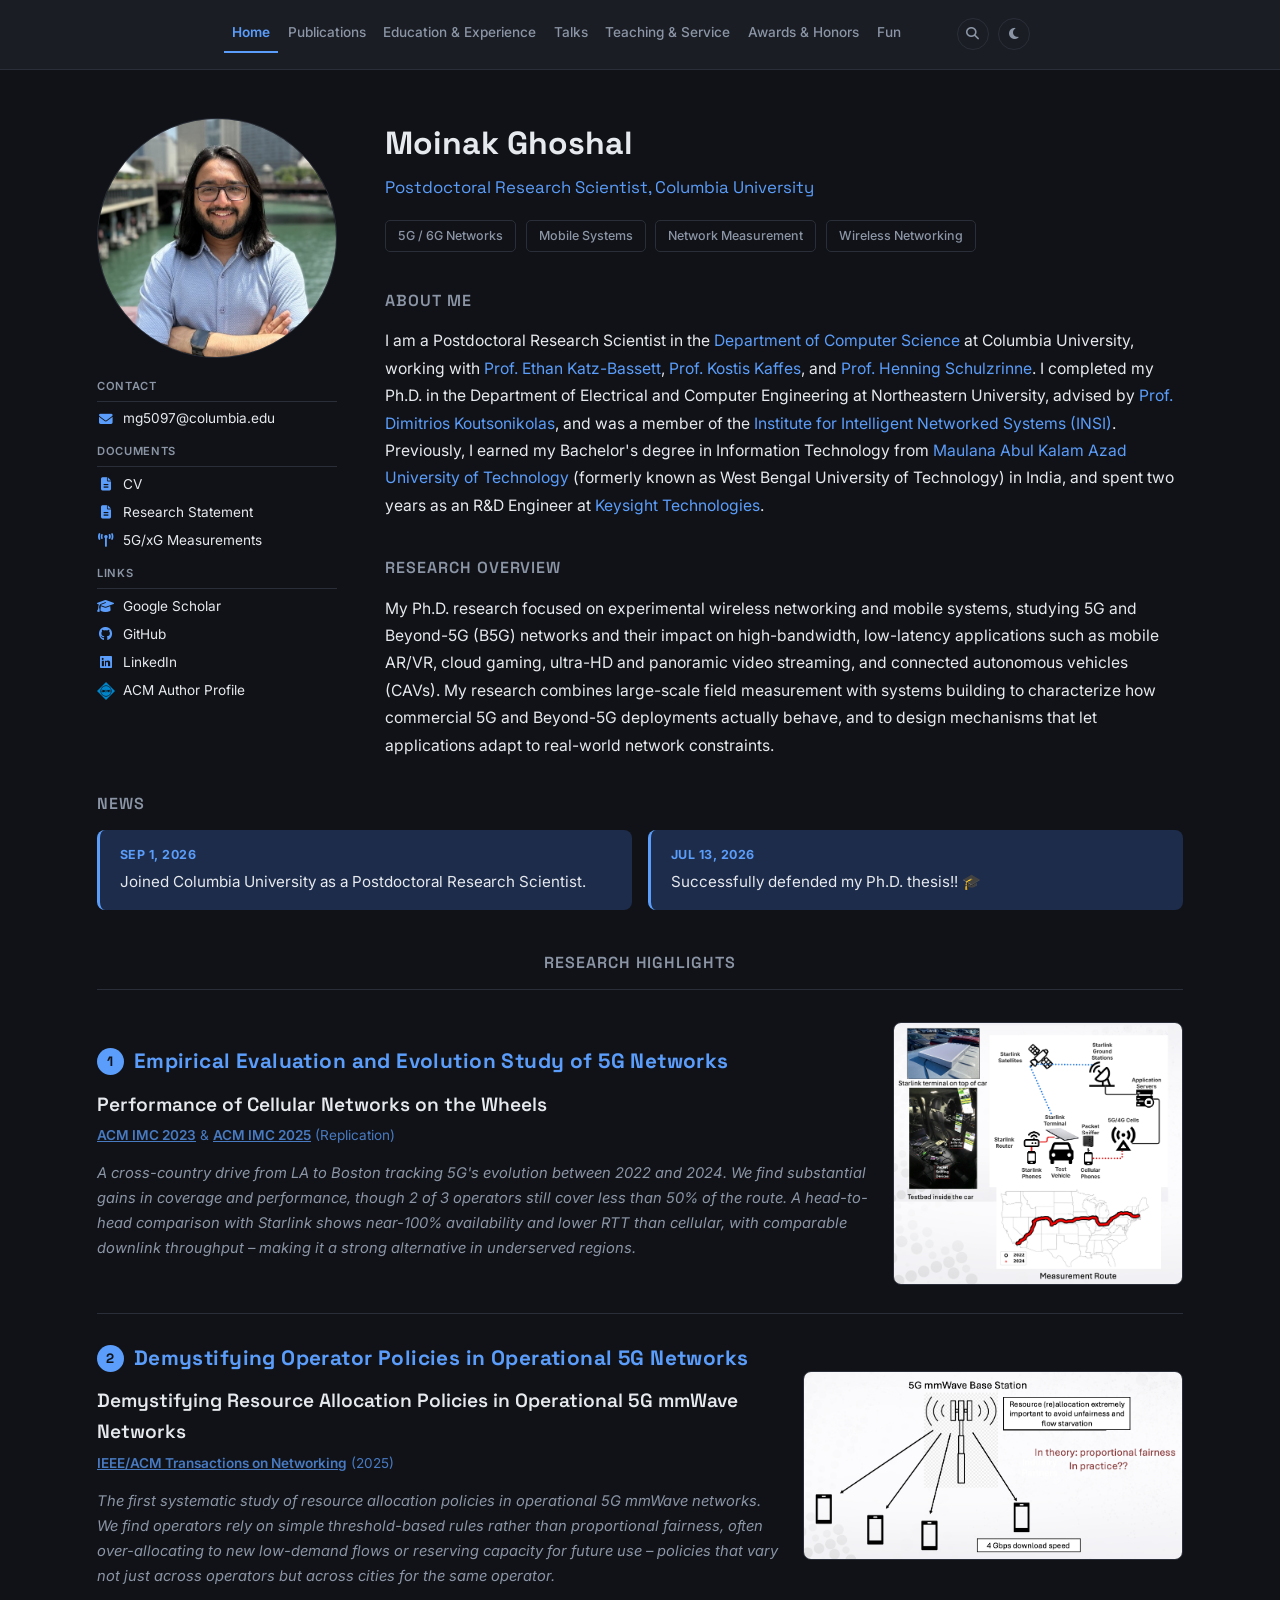
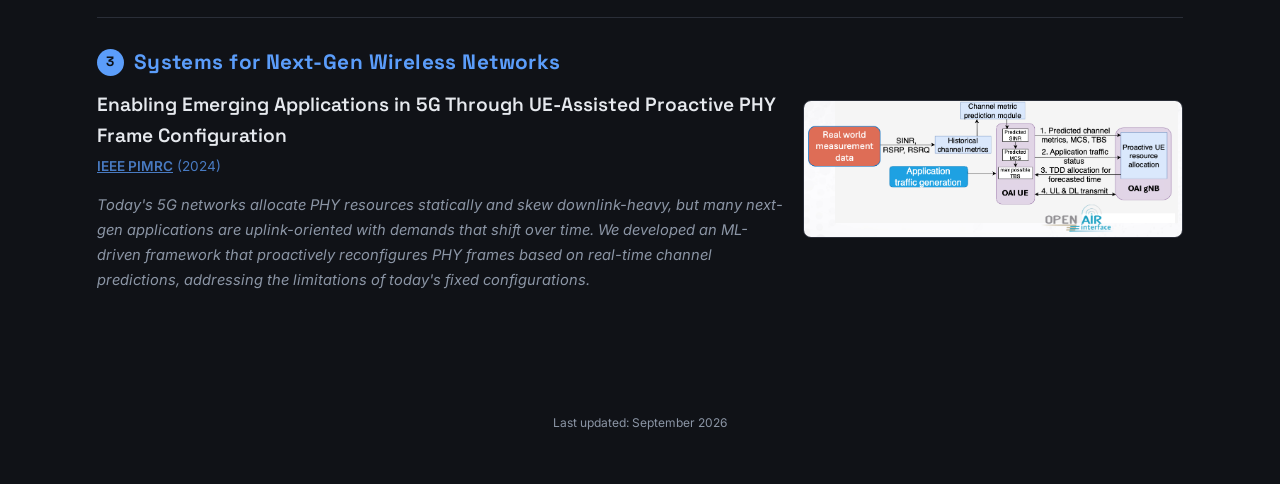
==== index.html @ fafc1df0 "Initial website" ====
<!DOCTYPE html>
<html lang="en">
<head>
	<meta charset="utf-8" />
	<script>(function(){try{if(localStorage.getItem('theme')==='light')document.documentElement.classList.add('light-theme');}catch(e){}})();</script>
	<meta name="viewport" content="width=device-width, initial-scale=1" />
	<title>Moinak Ghoshal | Home</title>
	<meta name="description" content="Moinak Ghoshal is a Postdoctoral Research Scientist at Columbia University, studying 5G/6G networks, mobile systems, and wireless network measurement." />
	<link rel="canonical" href="https://moinakgh.github.io/" />
	<meta property="og:type" content="profile" />
	<meta property="og:title" content="Moinak Ghoshal" />
	<meta property="og:description" content="Postdoctoral Research Scientist at Columbia University, studying 5G/6G networks, mobile systems, and wireless network measurement." />
	<meta property="og:url" content="https://moinakgh.github.io/" />
	<meta property="og:image" content="https://moinakgh.github.io/images/profile-avatar.jpg" />
	<meta name="twitter:card" content="summary" />
	<meta name="twitter:title" content="Moinak Ghoshal" />
	<meta name="twitter:description" content="Postdoctoral Research Scientist at Columbia University, studying 5G/6G networks, mobile systems, and wireless network measurement." />
	<meta name="twitter:image" content="https://moinakgh.github.io/images/profile-avatar.jpg" />
	<script type="application/ld+json">
	{
		"@context": "https://schema.org",
		"@type": "Person",
		"name": "Moinak Ghoshal",
		"url": "https://moinakgh.github.io/",
		"image": "https://moinakgh.github.io/images/profile-avatar.jpg",
		"jobTitle": "Postdoctoral Research Scientist",
		"worksFor": {
			"@type": "CollegeOrUniversity",
			"name": "Columbia University",
			"url": "https://www.columbia.edu/",
			"department": {
				"@type": "Organization",
				"name": "Department of Computer Science",
				"url": "https://www.cs.columbia.edu/"
			}
		},
		"colleague": [
			{ "@type": "Person", "name": "Ethan Katz-Bassett", "url": "https://www.columbia.edu/~ebk2141/" },
			{ "@type": "Person", "name": "Kostis Kaffes", "url": "https://www.cs.columbia.edu/~kkaffes/" },
			{ "@type": "Person", "name": "Henning Schulzrinne", "url": "https://www.engineering.columbia.edu/faculty-staff/directory/henning-g-schulzrinne" }
		],
		"alumniOf": [
			{ "@type": "CollegeOrUniversity", "name": "Northeastern University" },
			{ "@type": "CollegeOrUniversity", "name": "Maulana Abul Kalam Azad University of Technology" }
		],
		"email": "mailto:mg5097@columbia.edu",
		"sameAs": [
			"https://scholar.google.com/citations?user=Oq0JVKoAAAAJ&hl=en",
			"https://github.com/moinakgh",
			"https://www.linkedin.com/in/moinak-ghoshal-27496012b/",
			"https://dl.acm.org/profile/99659638217"
		]
	}
	</script>
	<link rel="preconnect" href="https://fonts.googleapis.com">
	<link rel="preconnect" href="https://fonts.gstatic.com" crossorigin>
	<link href="https://fonts.googleapis.com/css2?family=Inter:wght@400;500;600;700&display=swap" rel="stylesheet">
	<link rel="stylesheet" href="https://cdnjs.cloudflare.com/ajax/libs/font-awesome/6.5.2/css/all.min.css">
	<link rel="stylesheet" href="assets/css/main.css" />
	<link rel="icon" type="image/png" href="images/favicon.png" />
</head>
<body data-page="home">
<script src="assets/js/sidebar.js"></script>

<div class="content">
	<div class="container">

		<div class="home-hero">
			<div class="home-photo-col">
				<img class="home-avatar" src="images/profile-avatar.jpg" alt="Moinak Ghoshal">

				<div class="home-contact">
					<span class="contact-section-label">Contact</span>
					<a href="mailto:mg5097@columbia.edu" class="contact-link">
						<i class="fas fa-envelope"></i>
						<span>mg5097@columbia.edu</span>
					</a>

					<span class="contact-section-label">Documents</span>
					<a target="_blank" rel="noopener" href="docs/moinakghoshal_cv.pdf" class="contact-link">
						<i class="fas fa-file-alt"></i>
						<span>CV</span>
					</a>
					<a target="_blank" rel="noopener" href="docs/research_statement.pdf" class="contact-link">
						<i class="fas fa-file-alt"></i>
						<span>Research Statement</span>
					</a>
					<a href="5g-xg-measurements.html" class="contact-link">
						<i class="fas fa-broadcast-tower"></i>
						<span>5G/xG Measurements</span>
					</a>

					<span class="contact-section-label">Links</span>
					<a target="_blank" rel="noopener" href="https://scholar.google.com/citations?user=Oq0JVKoAAAAJ&amp;hl=en" class="contact-link">
						<i class="fas fa-graduation-cap"></i>
						<span>Google Scholar</span>
					</a>
					<a target="_blank" rel="noopener" href="https://github.com/moinakgh" class="contact-link">
						<i class="fab fa-github"></i>
						<span>GitHub</span>
					</a>
					<a target="_blank" rel="noopener" href="https://www.linkedin.com/in/moinak-ghoshal-27496012b/" class="contact-link">
						<i class="fab fa-linkedin"></i>
						<span>LinkedIn</span>
					</a>
					<a target="_blank" rel="noopener" href="https://dl.acm.org/profile/99659638217" class="contact-link">
						<img src="images/acm-512px.png" alt="" class="contact-link-icon">
						<span>ACM Author Profile</span>
					</a>
				</div>
			</div>

			<div class="home-main">
				<h1>Moinak Ghoshal</h1>
				<p class="page-tagline">Postdoctoral Research Scientist, Columbia University</p>

				<div class="research-tags">
					<span class="rtag">5G / 6G Networks</span>
					<span class="rtag">Mobile Systems</span>
					<span class="rtag">Network Measurement</span>
					<span class="rtag">Wireless Networking</span>
				</div>

				<h3 class="profile-section-header">About Me</h3>
				<p class="research-bio">
					I am a Postdoctoral Research Scientist in the <a target="_blank" rel="noopener" href="https://www.cs.columbia.edu/">Department of Computer Science</a> at Columbia University, working with <a target="_blank" rel="noopener" href="https://www.columbia.edu/~ebk2141/">Prof. Ethan Katz-Bassett</a>, <a target="_blank" rel="noopener" href="https://www.cs.columbia.edu/~kkaffes/">Prof. Kostis Kaffes</a>, and <a target="_blank" rel="noopener" href="https://www.engineering.columbia.edu/faculty-staff/directory/henning-g-schulzrinne">Prof. Henning Schulzrinne</a>. I completed my Ph.D. in the Department of Electrical and Computer Engineering at Northeastern University, advised by <a target="_blank" rel="noopener" href="https://ece.northeastern.edu/fac-ece/dkoutsonikolas/">Prof. Dimitrios Koutsonikolas</a>, and was a member of the <a target="_blank" rel="noopener" href="https://insi.northeastern.edu/">Institute for Intelligent Networked Systems (INSI)</a>.
					Previously, I earned my Bachelor's degree in Information Technology from <a target="_blank" rel="noopener" href="https://www.makautexam.net/">Maulana Abul Kalam Azad University of Technology</a> (formerly known as West Bengal University of Technology) in India, and spent two years as an R&amp;D Engineer at <a target="_blank" rel="noopener" href="https://www.keysight.com/">Keysight Technologies</a>.
					<!-- Outside work, I hold an avid interest in listening to and playing music. Some of my works can be found on <a target="_blank" rel="noopener" href="https://www.youtube.com/@moinakjumpy">YouTube</a>/<a target="_blank" rel="noopener" href="https://soundcloud.com/moinak-slowhand">SoundCloud</a>. -->
				</p>

				<h3 class="profile-section-header">Research Overview</h3>
				<p class="research-bio">
					My Ph.D. research focused on experimental wireless networking and mobile systems, studying 5G and Beyond-5G (B5G) networks and their impact on high-bandwidth, low-latency applications such as mobile AR/VR, cloud gaming, ultra-HD and panoramic video streaming, and connected autonomous vehicles (CAVs). My research combines large-scale field measurement with systems building to characterize how commercial 5G and Beyond-5G deployments actually behave, and to design mechanisms that let applications adapt to real-world network constraints.
				</p>
			</div>
		</div>

		<div class="home-news">
			<h3 class="profile-section-header">News</h3>
			<div class="news-strip">
				<div class="news-item"><span class="news-date">Sep 1, 2026</span>Joined Columbia University as a Postdoctoral Research Scientist.</div>
				<div class="news-item"><span class="news-date">Jul 13, 2026</span>Successfully defended my Ph.D. thesis!! 🎓</div>
			</div>
		</div>

		<div class="home-highlights">
			<h3 class="profile-section-header highlights-title">Research Highlights</h3>
			<hr class="highlights-rule">
			<!-- <p class="research-bio highlights-intro">
				My research spans three major facets: empirically evaluating and tracking the evolution of 5G networks, demystifying the operator policies that shape their performance, and building systems for next-generation wireless networks. Below are a few projects highlighted under each facet.
			</p> -->

			<div class="highlight-card">
				<div class="hc-body">
					<p class="hc-theme"><span class="hc-step">1</span> Empirical Evaluation and Evolution Study of 5G Networks</p>
					<p class="hc-title">Performance of Cellular Networks on the Wheels</p>
					<p class="hc-venue"><a target="_blank" rel="noopener" href="papers/imc23.pdf"><strong>ACM IMC 2023</strong></a> &amp; <a target="_blank" rel="noopener" href="papers/imc_rep25.pdf"><strong>ACM IMC 2025</strong></a> (Replication)</p>
					<p class="hc-desc">
						A cross-country drive from LA to Boston tracking 5G's evolution between 2022 and 2024. We find substantial gains in coverage and performance, though 2 of 3 operators still cover less than 50% of the route. A head-to-head comparison with Starlink shows near-100% availability and lower RTT than cellular, with comparable downlink throughput &ndash; making it a strong alternative in underserved regions.
					</p>
				</div>
				<div class="hc-thumb">
					<img src="images/measurement_route_testbed_imc.png" alt="Measurement route and testbed setup">
				</div>
			</div>

			<div class="highlight-card">
				<div class="hc-body">
					<p class="hc-theme"><span class="hc-step">2</span> Demystifying Operator Policies in Operational 5G Networks</p>
					<p class="hc-title">Demystifying Resource Allocation Policies in Operational 5G mmWave Networks</p>
					<p class="hc-venue"><a target="_blank" rel="noopener" href="papers/ton_25.pdf"><strong>IEEE/ACM Transactions on Networking</strong></a> (2025)</p>
					<p class="hc-desc">
						The first systematic study of resource allocation policies in operational 5G mmWave networks. We find operators rely on simple threshold-based rules rather than proportional fairness, often over-allocating to new low-demand flows or reserving capacity for future use &ndash; policies that vary not just across operators but across cities for the same operator.
					</p>
				</div>
				<div class="hc-thumb hc-thumb--lg">
					<img src="images/resource_allocation_ton.png" alt="Resource allocation policy analysis">
				</div>
			</div>

			<div class="highlight-card">
				<div class="hc-body">
					<p class="hc-theme"><span class="hc-step">3</span> Systems for Next-Gen Wireless Networks</p>
					<p class="hc-title">Enabling Emerging Applications in 5G Through UE-Assisted Proactive PHY Frame Configuration</p>
					<p class="hc-venue"><a target="_blank" rel="noopener" href="papers/pimrc24.pdf"><strong>IEEE PIMRC</strong></a> (2024)</p>
					<p class="hc-desc">
						Today's 5G networks allocate PHY resources statically and skew downlink-heavy, but many next-gen applications are uplink-oriented with demands that shift over time. We developed an ML-driven framework that proactively reconfigures PHY frames based on real-time channel predictions, addressing the limitations of today's fixed configurations.
					</p>
				</div>
				<div class="hc-thumb hc-thumb--lg">
					<img src="images/pimrc_system.png" alt="Proactive PHY frame configuration system diagram">
				</div>
			</div>
		</div>

	</div>
</div>

<script src="assets/js/publications-data.js"></script>
<script src="assets/js/search-data.js"></script>
<script src="assets/js/search.js"></script>
</body>
</html>
---- assets/css/main.css ----
@import url('https://fonts.googleapis.com/css2?family=Space+Grotesk:wght@500;600;700&display=swap');

:root {
	--fg: #e6e9ee;
	--fg-muted: #8b95a5;
	--bg: #101217;
	--bg-alt: #1a1d24;
	--border: #2a2e38;
	--accent: #5b9dfa;
	--accent-bg: #1c2c4a;
	--accent-ink: #0d1117;
	--amber: #e8a33d;
}

html.light-theme {
	--fg: #1c1f26;
	--fg-muted: #5b6472;
	--bg: #ffffff;
	--bg-alt: #f5f6f8;
	--border: #c7cdd6;
	--accent: #2563eb;
	--accent-bg: #eaf0fe;
	--accent-ink: #ffffff;
	--amber: #a15f04;
}

* { box-sizing: border-box; }

body, .topbar, .card-list li, .placeholder-box, .rtag {
	transition: background-color 0.2s ease, color 0.2s ease, border-color 0.2s ease;
}

html {
	font-size: 16px;
}

html, body {
	margin: 0;
	min-height: 100%;
}

body {
	font-family: 'Inter', -apple-system, BlinkMacSystemFont, 'Segoe UI', sans-serif;
	color: var(--fg);
	background: var(--bg);
	line-height: 1.6;
}

h1, h2.page-title, h3.profile-section-header,
.ctitle, .category-label, .page-tagline, .home-main h1 {
	font-family: 'Space Grotesk', 'Inter', sans-serif;
}

/* Top bar (replaces the old left sidebar) */
.topbar {
	position: sticky;
	top: 0;
	z-index: 20;
	background: var(--bg-alt);
	border-bottom: 1px solid var(--border);
}

.topbar-inner {
	max-width: 1600px;
	margin: 0 auto;
	padding: 1rem 3rem 1rem 14rem;
	display: flex;
	align-items: center;
	gap: 3rem;
}

.top-nav {
	display: flex;
	flex-wrap: nowrap;
	gap: 0.1rem;
}

.top-nav a {
	padding: 0.4rem 0.5rem;
	border-bottom: 2px solid transparent;
	color: var(--fg-muted);
	text-decoration: none;
	font-size: 0.85rem;
	font-weight: 500;
	white-space: nowrap;
}

.top-nav a:hover {
	color: var(--fg);
}

.top-nav a.active {
	color: var(--accent);
	border-bottom-color: var(--accent);
	font-weight: 600;
}

.topbar-actions {
	flex-shrink: 0;
	display: flex;
	align-items: center;
	gap: 0.6rem;
}

.search-trigger {
	flex-shrink: 0;
	width: 2rem;
	height: 2rem;
	border-radius: 50%;
	border: 1px solid var(--border);
	background: none;
	display: flex;
	align-items: center;
	justify-content: center;
	color: var(--fg-muted);
	font-size: 0.8rem;
	cursor: pointer;
}

.search-trigger:hover {
	border-color: var(--accent);
	color: var(--accent);
}

.theme-toggle {
	flex-shrink: 0;
	width: 2rem;
	height: 2rem;
	border-radius: 50%;
	border: 1px solid var(--border);
	background: none;
	display: flex;
	align-items: center;
	justify-content: center;
	color: var(--fg-muted);
	font-size: 0.8rem;
	cursor: pointer;
}

.theme-toggle:hover {
	border-color: var(--accent);
	color: var(--accent);
}

/* Search modal */
.search-overlay {
	display: none;
	position: fixed;
	inset: 0;
	background: rgba(0, 0, 0, 0.5);
	align-items: flex-start;
	justify-content: center;
	padding-top: 10vh;
	z-index: 100;
}

.search-overlay.open {
	display: flex;
}

.search-modal {
	width: 90%;
	max-width: 640px;
	max-height: 70vh;
	display: flex;
	flex-direction: column;
	overflow: hidden;
	background: var(--bg-alt);
	border: 1px solid var(--border);
	border-radius: 10px;
	box-shadow: 0 10px 40px rgba(0, 0, 0, 0.4);
}

.search-input-row {
	display: flex;
	align-items: center;
	gap: 0.75rem;
	padding: 1rem 1.25rem;
	border-bottom: 1px solid var(--border);
	color: var(--fg-muted);
}

#search-input {
	flex: 1;
	border: none;
	background: none;
	outline: none;
	color: var(--fg);
	font-size: 1rem;
	font-family: inherit;
}

#search-close {
	background: none;
	border: none;
	color: var(--fg-muted);
	font-size: 1.4rem;
	line-height: 1;
	cursor: pointer;
}

#search-close:hover {
	color: var(--fg);
}

.search-results {
	list-style: none;
	margin: 0;
	padding: 0.5rem;
	overflow-y: auto;
}

.search-results a {
	display: block;
	padding: 0.6rem 0.75rem;
	border-radius: 6px;
	text-decoration: none;
	color: var(--fg);
}

.search-results a:hover {
	background: var(--accent-bg);
}

.search-result-section {
	font-size: 0.7rem;
	text-transform: uppercase;
	letter-spacing: 0.05em;
	color: var(--accent);
	font-weight: 600;
}

.search-result-title {
	font-weight: 600;
	font-size: 0.92rem;
	margin-top: 0.1rem;
}

.search-result-snippet {
	font-size: 0.82rem;
	color: var(--fg-muted);
	margin-top: 0.15rem;
}

.search-empty {
	padding: 1.5rem;
	text-align: center;
	color: var(--fg-muted);
	font-size: 0.9rem;
}

/* Reusable contact-column classes — used in the Home page hero, next to the photo */
.home-contact {
	display: flex;
	flex-direction: column;
	gap: 0.4rem;
	width: 100%;
}

.contact-section-label {
	display: block;
	font-size: 0.7rem;
	text-transform: uppercase;
	letter-spacing: 0.06em;
	color: var(--fg-muted);
	font-weight: 600;
	margin-top: 0.4rem;
	padding-bottom: 0.35rem;
	border-bottom: 1px solid var(--border);
}

.contact-section-label:first-child {
	margin-top: 0;
}

.contact-link {
	display: flex;
	align-items: center;
	gap: 0.5rem;
	color: var(--fg);
	text-decoration: none;
	font-size: 0.85rem;
}

.contact-link i {
	width: 1.1rem;
	color: var(--accent);
	text-align: center;
}

.contact-link-icon {
	width: 1.1rem;
	height: 1.1rem;
	object-fit: contain;
	flex-shrink: 0;
}

.contact-link:hover {
	color: var(--accent);
}

.contact-meta {
	color: var(--fg-muted);
	font-weight: 400;
}

.footer-note {
	text-align: center;
	font-size: 0.75rem;
	color: var(--fg-muted);
	padding: 2rem 0 2.5rem;
}

/* Content */
.container {
	max-width: 1150px;
	margin: 0 auto;
	padding: 3rem 2rem;
}

/* Education & Experience: two side-by-side columns */
.edu-exp-grid {
	display: flex;
	gap: 3rem;
	align-items: flex-start;
}

.edu-exp-col {
	flex: 1;
	min-width: 0;
}

h2.page-title {
	font-size: 1.7rem;
	font-weight: 700;
	margin: 0 0 1.5rem;
}

/* Home page hero: photo + contact column beside name/tagline/tags/bio */
.home-hero {
	display: flex;
	gap: 3rem;
	align-items: flex-start;
	margin-bottom: 1rem;
}

.home-highlights {
	margin-top: 2.5rem;
}

.highlights-title {
	text-align: center;
}

.highlights-rule {
	border: none;
	border-top: 1px solid var(--border);
	margin: 0.75rem 0 2rem;
}

.highlights-intro {
	text-align: center;
	max-width: 640px;
	margin: 0 auto 1.5rem;
}

.home-photo-col {
	flex: 0 0 240px;
	display: flex;
	flex-direction: column;
	align-items: flex-start;
	gap: 1.25rem;
}

.home-avatar {
	width: 240px;
	height: 240px;
	border-radius: 50%;
	object-fit: cover;
	border: 1px solid var(--border);
}

.home-main {
	flex: 1;
	min-width: 0;
}

.home-main h1 {
	font-size: 2rem;
	font-weight: 700;
	margin: 0 0 0.3rem;
}

.page-tagline {
	font-size: 1.05rem;
	color: var(--accent);
	margin: 0 0 1.25rem;
}

.profile-section-header {
	font-size: 1rem;
	text-transform: uppercase;
	letter-spacing: 0.06em;
	color: var(--fg-muted);
	margin: 2.25rem 0 0.85rem;
	font-weight: 600;
}

.profile-section-header:first-child {
	margin-top: 0;
}

.research-bio {
	margin: 0;
	font-size: 0.98rem;
	line-height: 1.75;
}

.research-bio a {
	color: var(--accent);
	text-decoration: none;
}

.home-news {
	margin: 2rem 0;
}

.news-strip {
	display: flex;
	flex-wrap: wrap;
	gap: 1rem;
}

.news-item {
	flex: 1;
	min-width: 260px;
	background: var(--accent-bg);
	border-left: 3px solid var(--accent);
	border-radius: 8px;
	padding: 1rem 1.25rem;
	font-size: 0.95rem;
	line-height: 1.5;
}

.news-date {
	display: block;
	color: var(--accent);
	font-weight: 700;
	font-size: 0.78rem;
	text-transform: uppercase;
	letter-spacing: 0.04em;
	margin-bottom: 0.35rem;
}

.side-photo-layout {
	display: flex;
	gap: 0.6rem;
	align-items: flex-start;
}

.side-photo-text-col {
	flex: 1;
	min-width: 0;
}

.side-photo-col {
	flex: 0 0 400px;
	display: flex;
	flex-direction: column;
	gap: 1rem;
}

.side-photo-col img {
	width: 100%;
	height: auto;
	border-radius: 8px;
	border: 1px solid var(--border);
}

@media (max-width: 800px) {
	.side-photo-col {
		flex-direction: column;
		width: 100%;
	}
}

.research-bio a:hover {
	text-decoration: underline;
}

.research-tags {
	display: flex;
	flex-wrap: wrap;
	gap: 0.6rem;
	margin-bottom: 1.25rem;
}

.rtag {
	background: none;
	border: 1px solid var(--border);
	color: var(--fg-muted);
	padding: 0.3rem 0.75rem;
	border-radius: 5px;
	font-size: 0.78rem;
	font-weight: 500;
}

/* Research highlight cards (Home page, below Research Overview) */
.highlight-card {
	display: flex;
	gap: 1.1rem;
	align-items: center;
	padding: 1.75rem 0;
	border-top: 1px solid var(--border);
}

.highlight-card:first-of-type {
	border-top: none;
	padding-top: 0;
}

.hc-body {
	flex: 1;
	min-width: 0;
}

.hc-thumb {
	flex: 0 0 290px;
}

.hc-thumb--lg {
	flex: 0 0 380px;
}

.hc-thumb img {
	display: block;
	width: 100%;
	border-radius: 8px;
	border: 1px solid var(--border);
}

.hc-theme {
	display: flex;
	align-items: center;
	gap: 0.6rem;
	color: var(--accent);
	font-family: 'Space Grotesk', 'Inter', sans-serif;
	font-size: 1.3rem;
	text-transform: none;
	letter-spacing: 0.02em;
	font-weight: 700;
	margin: 0 0 0.7rem;
}

.hc-step {
	flex-shrink: 0;
	width: 1.7rem;
	height: 1.7rem;
	border-radius: 50%;
	background: var(--accent);
	color: var(--accent-ink);
	display: inline-flex;
	align-items: center;
	justify-content: center;
	font-size: 0.85rem;
	font-weight: 700;
}

.hc-title {
	font-family: 'Space Grotesk', 'Inter', sans-serif;
	font-size: 1.2rem;
	font-weight: 600;
	margin: 0 0 0.3rem;
}

.hc-venue {
	font-size: 0.85rem;
	color: var(--accent);
	opacity: 0.75;
	margin: 0 0 0.2rem;
}

.hc-venue {
	margin-bottom: 0.85rem;
}

.hc-venue strong {
	color: var(--accent);
	opacity: 1;
	font-weight: 600;
}

.hc-venue a {
	color: var(--accent);
	text-decoration: underline;
}

.hc-desc {
	margin: 0.9rem 0 0;
	font-size: 0.92rem;
	font-style: italic;
	color: var(--fg-muted);
	line-height: 1.7;
}

@media (max-width: 800px) {
	.highlight-card {
		flex-direction: column;
	}
	.hc-thumb {
		flex-basis: auto;
		width: 100%;
		max-width: 280px;
	}
}

/* Category header + timeline entry list.
   Used on Education, Experience, Talks, Teaching, Service, Awards, Publications. */
.category-label {
	font-size: 0.78rem;
	font-weight: 700;
	letter-spacing: 0.09em;
	text-transform: uppercase;
	color: var(--accent);
	margin: 2.2rem 0 1.1rem;
}

.category-label:first-child {
	margin-top: 0;
}

/* Category sections (Publications: By Year / By Venue Type) */
.cat-section {
	padding: 1.75rem 0;
	border-bottom: 1px solid var(--border);
}

.cat-section:first-child {
	padding-top: 0;
}

.cat-section:last-child {
	border-bottom: none;
	padding-bottom: 0;
}

.cat-count {
	color: var(--fg-muted);
	font-weight: 500;
	text-transform: none;
	letter-spacing: normal;
}

.acc-rate {
	font-style: italic;
	color: var(--amber);
}

/* Project showcase list (5G/xG Research Papers & Open Datasets) — image + title + teaser always visible, "Read more" expands the rest */
.project-list {
	display: flex;
	flex-direction: column;
}

.project-item {
	border-bottom: 1px solid var(--border);
	padding: 1.75rem 0;
}

.project-item:first-child {
	padding-top: 0;
}

.project-item:last-child {
	border-bottom: none;
	padding-bottom: 0;
}

.project-row {
	display: flex;
	gap: 1.5rem;
	align-items: flex-start;
}

.project-row .project-thumb {
	flex: 0 0 220px;
	width: 220px;
	aspect-ratio: 16 / 10;
	object-fit: cover;
	border-radius: 8px;
	border: 1px solid var(--border);
}

.project-info {
	flex: 1;
	min-width: 0;
}

.project-venue {
	display: inline-block;
	background: none;
	border: 1px solid var(--border);
	color: var(--fg-muted);
	padding: 0.25rem 0.65rem;
	border-radius: 5px;
	font-size: 0.72rem;
	font-weight: 500;
	margin-bottom: 0.5rem;
}

.project-title-inline {
	font-family: 'Space Grotesk', 'Inter', sans-serif;
	font-size: 1rem;
	font-weight: 700;
	color: var(--fg);
	line-height: 1.35;
	margin: 0 0 0.5rem;
}

.project-desc {
	font-size: 0.85rem;
	color: var(--fg-muted);
	line-height: 1.65;
	margin: 0 0 0.6rem;
	display: -webkit-box;
	-webkit-line-clamp: 2;
	-webkit-box-orient: vertical;
	overflow: hidden;
}

.project-item.is-expanded .project-desc {
	-webkit-line-clamp: unset;
	overflow: visible;
}

.project-toggle {
	display: inline-flex;
	align-items: center;
	gap: 0.35rem;
	background: none;
	border: none;
	padding: 0;
	margin-bottom: 0.85rem;
	color: var(--accent);
	font-size: 0.8rem;
	font-weight: 600;
	font-family: inherit;
	cursor: pointer;
}

.project-toggle:hover {
	text-decoration: underline;
}

.project-toggle-icon {
	font-weight: 700;
}

.project-links {
	display: none;
	flex-wrap: wrap;
	gap: 0.6rem;
}

.project-item.is-expanded .project-links {
	display: flex;
}

.project-link {
	font-size: 0.76rem;
	padding: 0.3rem 0.7rem;
	border: 1px solid var(--border);
	border-radius: 6px;
	color: var(--fg-muted);
	text-decoration: none;
}

.project-link:hover {
	border-color: var(--accent);
	color: var(--accent);
}

.project-link--muted {
	color: var(--fg-muted);
	opacity: 0.55;
	cursor: default;
}

@media (max-width: 700px) {
	.project-row {
		flex-direction: column;
	}
	.project-row .project-thumb {
		width: 100%;
	}
}

.card-list {
	list-style: none;
	margin: 0 0 1.75rem;
	padding: 0 0 0 1.4rem;
	position: relative;
}

.card-list::before {
	content: '';
	position: absolute;
	left: 0.28rem;
	top: 0.35rem;
	bottom: 0.35rem;
	width: 1px;
	background: var(--border);
}

.card-list:last-child {
	margin-bottom: 0;
}

.card-list li {
	position: relative;
	padding: 0 0 1.5rem;
}

.card-list li:last-child {
	padding-bottom: 0;
}

.card-list li::before {
	content: '';
	position: absolute;
	left: -1.4rem;
	top: 0.3rem;
	width: 0.55rem;
	height: 0.55rem;
	border-radius: 50%;
	background: var(--bg);
	border: 2px solid var(--accent);
}

.card-list .subhead {
	font-weight: 600;
	font-size: 0.8rem;
	font-style: italic;
	color: var(--fg-muted);
	margin: 0.3rem 0 0.5rem;
}

.ctitle {
	font-size: 0.95rem;
	font-weight: 600;
	color: var(--fg);
	margin: 0 0 0.25rem;
}

.pub-view .ctitle {
	color: var(--accent);
}

.cvenue, .cmentor {
	font-size: 0.85rem;
	color: var(--fg-muted);
	margin: 0 0 0.3rem;
}

.cvenue strong {
	color: var(--accent);
	font-weight: 600;
}

.cmentor strong {
	color: var(--fg);
	font-weight: 700;
}

.cdesc {
	font-size: 0.9rem;
	color: var(--fg);
	margin: 0 0 0.35rem;
}

.cdate {
	font-size: 0.8rem;
	color: var(--fg-muted);
	margin: 0;
}

.card-list a {
	color: var(--accent);
	text-decoration: none;
}

.card-list a:hover {
	text-decoration: underline;
}

.caward {
	font-size: 0.85rem;
	color: var(--amber);
	font-style: italic;
	margin: 0.3rem 0 0;
}

.cdataset {
	margin: 0.3rem 0 0;
}

.dataset-link {
	display: inline-flex;
	align-items: center;
	gap: 0.35rem;
	font-size: 0.78rem;
	font-weight: 600;
	color: var(--accent) !important;
	border: 1px solid var(--accent);
	border-radius: 999px;
	padding: 0.15rem 0.65rem;
}

.dataset-link:hover {
	background: var(--accent-bg);
	text-decoration: none !important;
}

.dataset-link i {
	font-size: 0.7rem;
}

/* Publications toggle tabs */
.pub-toggle-bar {
	display: flex;
	flex-wrap: wrap;
	gap: 0.5rem;
	margin-bottom: 1.5rem;
}

.pub-note {
	font-size: 0.8rem;
	font-style: italic;
	color: var(--fg-muted);
	margin: 0 0 1.5rem;
}

.pub-view {
	display: none;
}

.pub-view.active {
	display: block;
}

.toggle-btn {
	background: none;
	border: 1px solid var(--border);
	border-radius: 6px;
	padding: 0.4rem 0.9rem;
	font-size: 0.85rem;
	color: var(--fg-muted);
	cursor: pointer;
}

.toggle-btn:hover {
	border-color: var(--accent);
	color: var(--accent);
}

.toggle-btn.active {
	background: var(--accent);
	border-color: var(--accent);
	color: var(--accent-ink);
	font-weight: 600;
}

.sub-toggle-bar {
	display: flex;
	flex-wrap: wrap;
	gap: 0.4rem;
	margin-bottom: 1.5rem;
	padding-bottom: 1.25rem;
	border-bottom: 1px solid var(--border);
}

.sub-toggle-btn {
	background: none;
	border: 1px solid var(--border);
	border-radius: 999px;
	padding: 0.3rem 0.75rem;
	font-size: 0.78rem;
	color: var(--fg-muted);
	cursor: pointer;
}

.sub-toggle-btn:hover {
	border-color: var(--accent);
	color: var(--accent);
}

.sub-toggle-btn.active {
	background: var(--accent-bg);
	border-color: var(--accent);
	color: var(--accent);
	font-weight: 600;
}


/* Placeholder / empty-state sections */
.placeholder-box {
	border: 1px dashed var(--border);
	border-radius: 10px;
	padding: 1.5rem;
	color: var(--fg-muted);
	font-size: 0.92rem;
	background: var(--bg-alt);
}

.callout {
	background: var(--accent-bg);
	border-radius: 10px;
	padding: 1rem 1.25rem;
	font-size: 0.92rem;
	margin-bottom: 1.25rem;
}

/* Responsive */
@media (max-width: 800px) {
	.topbar-inner {
		flex-wrap: wrap;
		justify-content: center;
		padding: 0.85rem 1.25rem;
		gap: 0.5rem;
	}
	.topbar-actions {
		order: 1;
		width: 100%;
		justify-content: center;
		padding-bottom: 0.6rem;
		margin-bottom: 0.4rem;
		border-bottom: 1px solid var(--border);
	}
	.top-nav {
		order: 2;
		width: 100%;
		flex-wrap: wrap;
		justify-content: center;
		gap: 0.4rem;
	}
	.container {
		padding: 2rem 1.25rem;
	}
	.home-hero {
		flex-direction: column;
		align-items: center;
		text-align: center;
	}
	.home-main h1, .page-tagline {
		text-align: center;
	}
	.edu-exp-grid {
		flex-direction: column;
		gap: 2rem;
	}
	.side-photo-layout {
		flex-direction: column-reverse;
	}
}
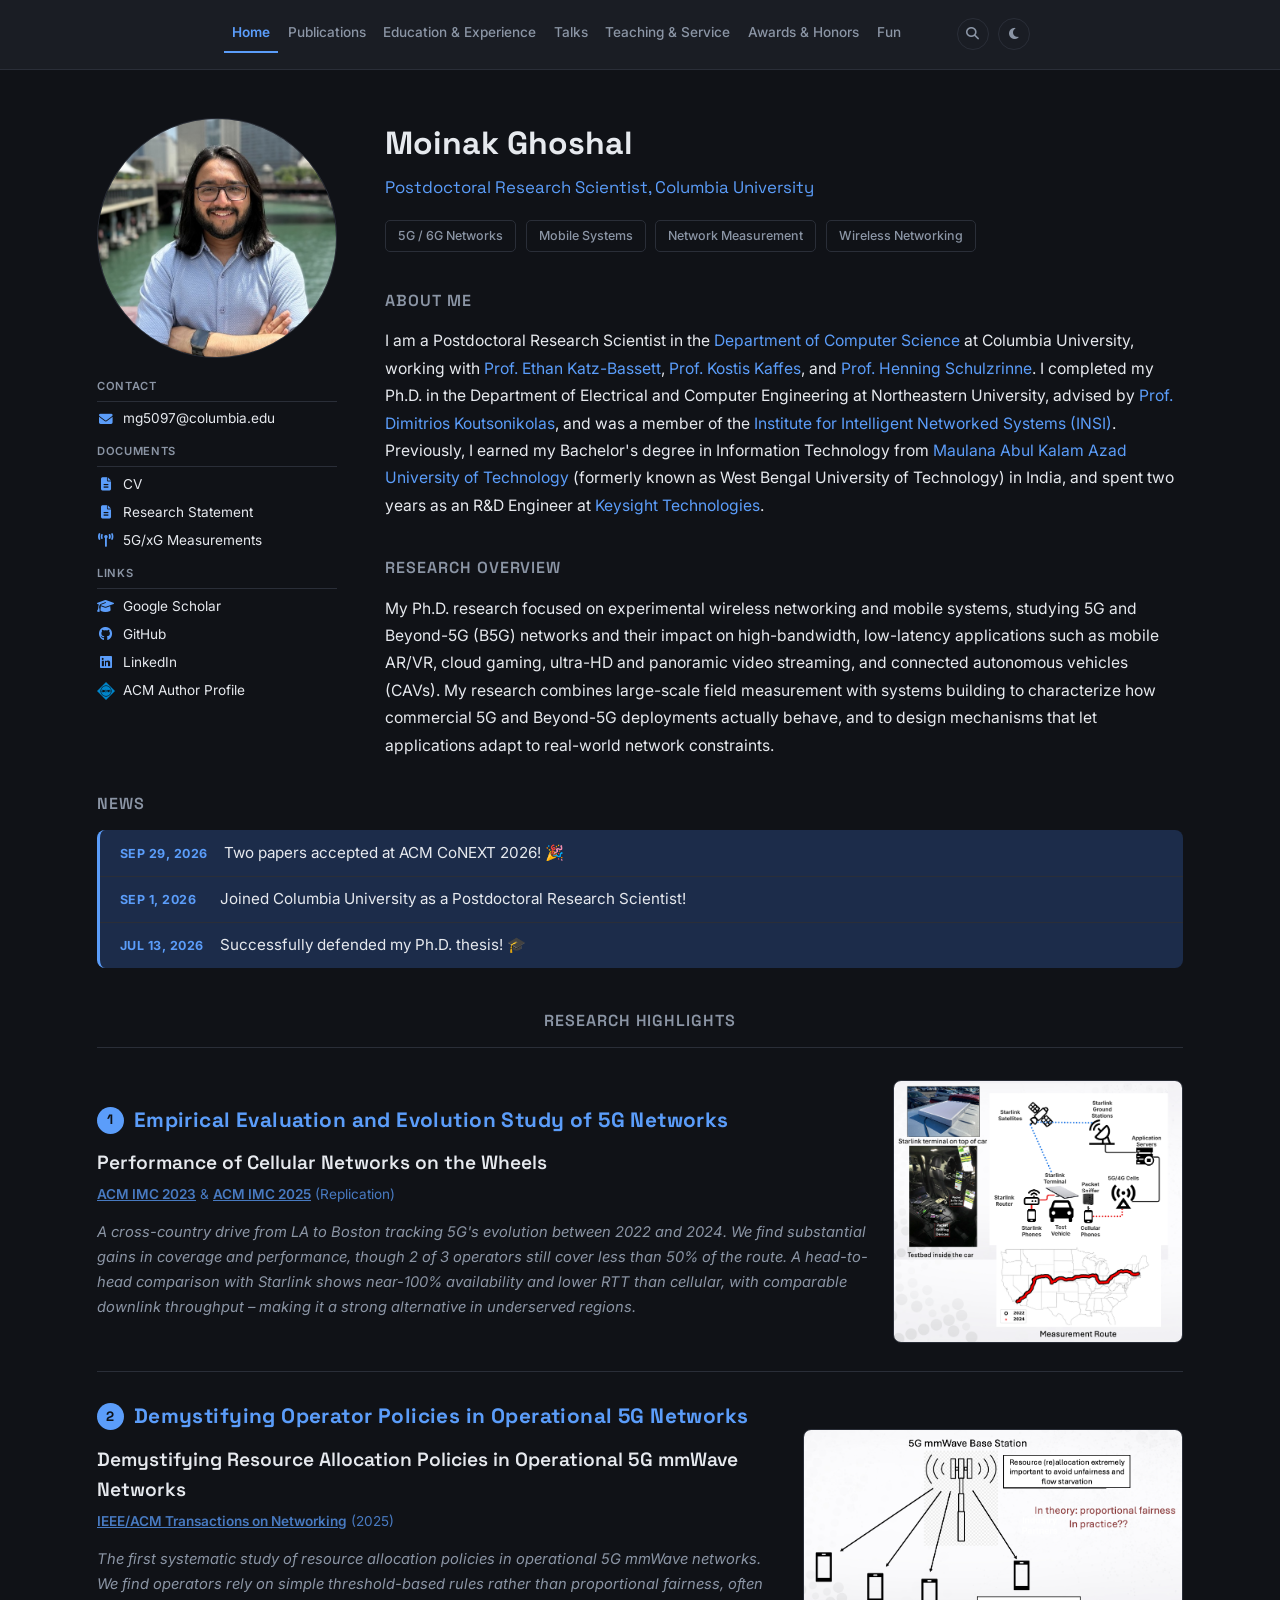
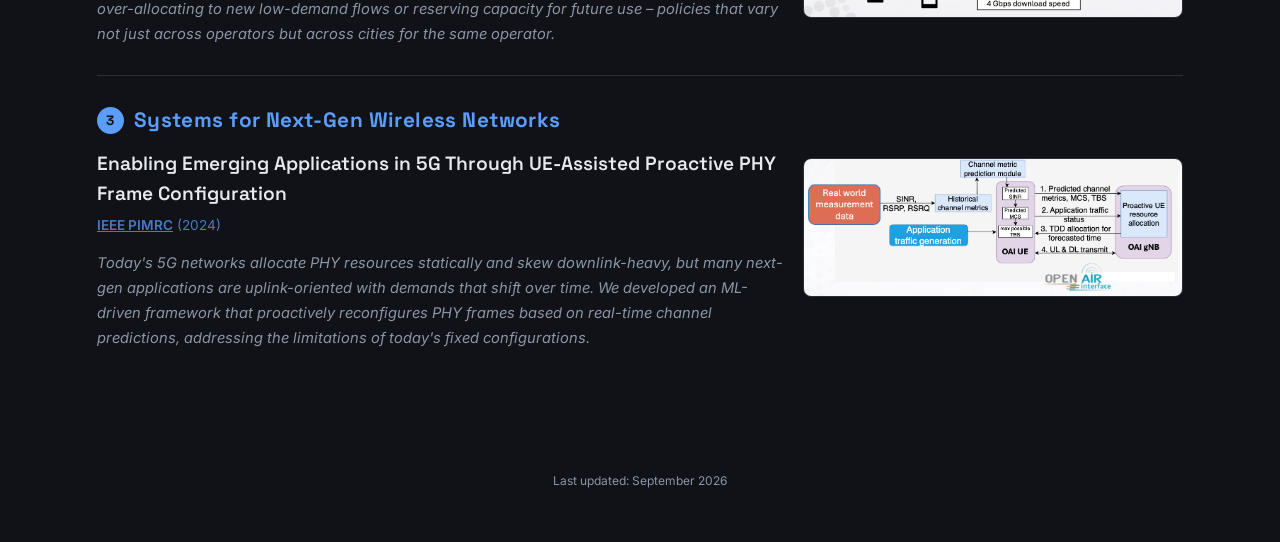
==== commit 32a46459: "Update CV, Columbia postdoc role, and CoNEXT 2026 papers - Update CV PDF - Add Columbia postdoctoral" ====
--- a/index.html
+++ b/index.html
@@ -52,6 +52,13 @@
 		]
 	}
 	</script>
+	<script async src="https://www.googletagmanager.com/gtag/js?id=G-42PERZZ5LN"></script>
+	<script>
+		window.dataLayer = window.dataLayer || [];
+		function gtag() { dataLayer.push(arguments); }
+		gtag('js', new Date());
+		gtag('config', 'G-42PERZZ5LN');
+	</script>
 	<link rel="preconnect" href="https://fonts.googleapis.com">
 	<link rel="preconnect" href="https://fonts.gstatic.com" crossorigin>
 	<link href="https://fonts.googleapis.com/css2?family=Inter:wght@400;500;600;700&display=swap" rel="stylesheet">
@@ -138,8 +145,9 @@
 		<div class="home-news">
 			<h3 class="profile-section-header">News</h3>
 			<div class="news-strip">
-				<div class="news-item"><span class="news-date">Sep 1, 2026</span>Joined Columbia University as a Postdoctoral Research Scientist.</div>
-				<div class="news-item"><span class="news-date">Jul 13, 2026</span>Successfully defended my Ph.D. thesis!! 🎓</div>
+				<div class="news-item"><span class="news-date">Sep 29, 2026</span>Two papers accepted at ACM CoNEXT 2026! 🎉</div>
+				<div class="news-item"><span class="news-date">Sep 1, 2026</span>Joined Columbia University as a Postdoctoral Research Scientist!</div>
+				<div class="news-item"><span class="news-date">Jul 13, 2026</span>Successfully defended my Ph.D. thesis! 🎓</div>
 			</div>
 		</div>
 
--- a/assets/css/main.css
+++ b/assets/css/main.css
@@ -427,29 +427,35 @@
 
 .news-strip {
 	display: flex;
-	flex-wrap: wrap;
-	gap: 1rem;
-}
-
-.news-item {
-	flex: 1;
-	min-width: 260px;
+	flex-direction: column;
 	background: var(--accent-bg);
 	border-left: 3px solid var(--accent);
 	border-radius: 8px;
-	padding: 1rem 1.25rem;
+	overflow: hidden;
+}
+
+.news-item {
+	display: flex;
+	align-items: baseline;
+	gap: 1rem;
+	padding: 0.7rem 1.25rem;
 	font-size: 0.95rem;
 	line-height: 1.5;
+	border-bottom: 1px solid var(--border);
+}
+
+.news-item:last-child {
+	border-bottom: none;
 }
 
 .news-date {
-	display: block;
+	flex: 0 0 auto;
+	min-width: 84px;
 	color: var(--accent);
 	font-weight: 700;
 	font-size: 0.78rem;
 	text-transform: uppercase;
 	letter-spacing: 0.04em;
-	margin-bottom: 0.35rem;
 }
 
 .side-photo-layout {
